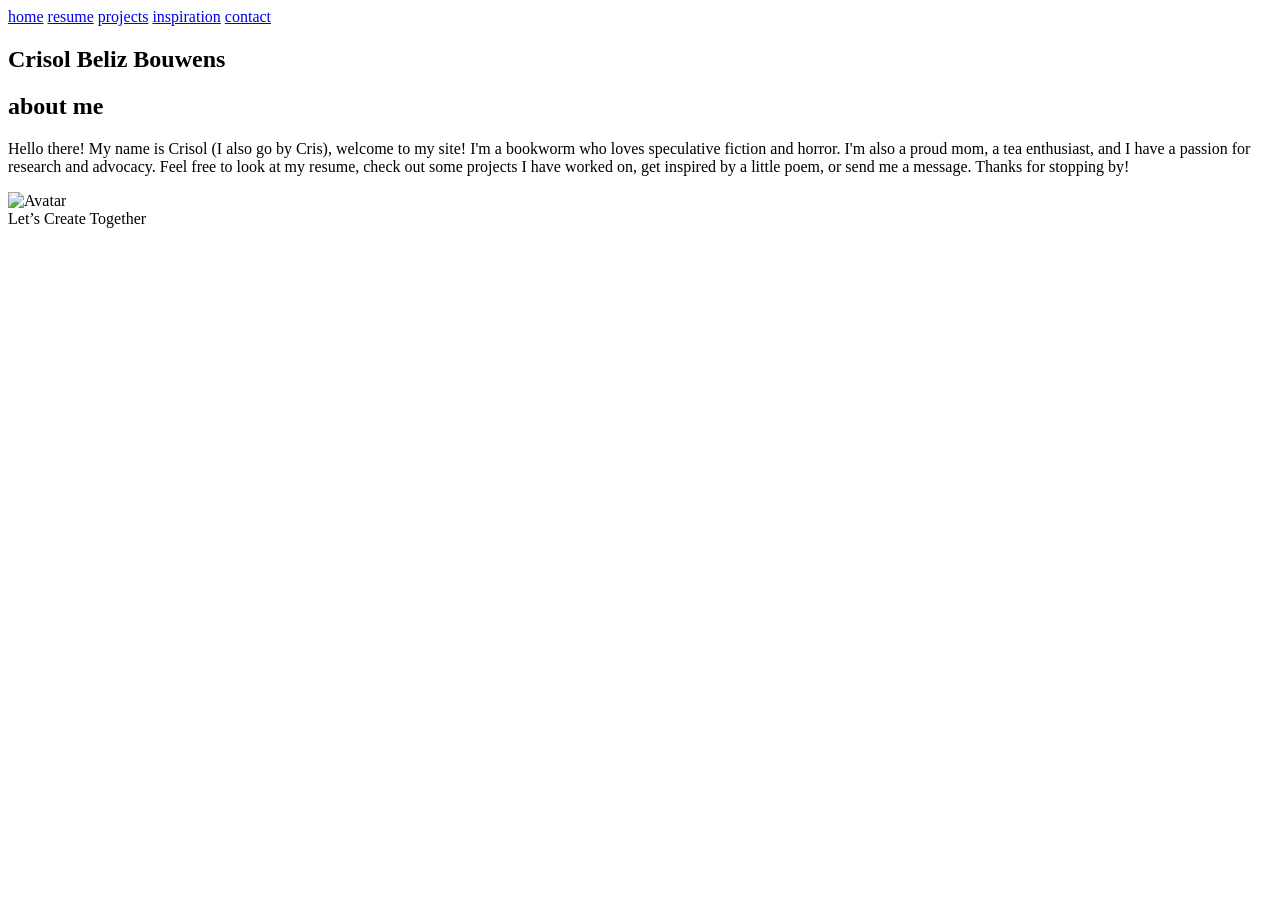
==== index.html @ 673bbee7 "Create index.html" ====
<!DOCTYPE html>
<html lang="en">
<head>
<title>Crisol Beliz Bouwens</title>
<meta charset="UTF-8">
<meta name="viewport" content="width=device-width, initial-scale=1">

<!-- Google Fonts -->
<link rel="preconnect" href="https://fonts.googleapis.com">
<link rel="preconnect" href="https://fonts.gstatic.com" crossorigin>
<link href="https://fonts.googleapis.com/css2?family=Playfair+Display:wght@400;600;700&family=Inter:wght@300;400;500;600&display=swap" rel="stylesheet">

<!-- External CSS -->
<link rel="stylesheet" href="style.css">

</head>

<body>

    <header class="nav-menu">
        <a href="index.html" class="active">home</a>
        <a href="resume.html">resume</a>
        <a href="projects.html">projects</a>
        <a href="poetry.html">inspiration</a>
        <a href="contact.html">contact</a>
    </header>

    <main class="hero">
        <section class="hero-text">
            <h1>Crisol Beliz Bouwens</h1>
            <h2>about me</h2>
            <p>Hello there! My name is Crisol (I also go by Cris), welcome to my site!  
            I'm a bookworm who loves speculative fiction and horror.  
            I'm also a proud mom, a tea enthusiast, and I have a passion for research and advocacy.  
            Feel free to look at my resume, check out some projects I have worked on, get inspired by a little poem,  
            or send me a message. Thanks for stopping by!</p>
        </section>

        <section class="hero-image">
            <div class="image-frame">
                <img src="profile.jpg" alt="Avatar" id="profile">
            </div>
            <div class="badge">Let’s Create Together</div>
        </section>
    </main>

    <div class="sparkles"></div>

</body>
</html>
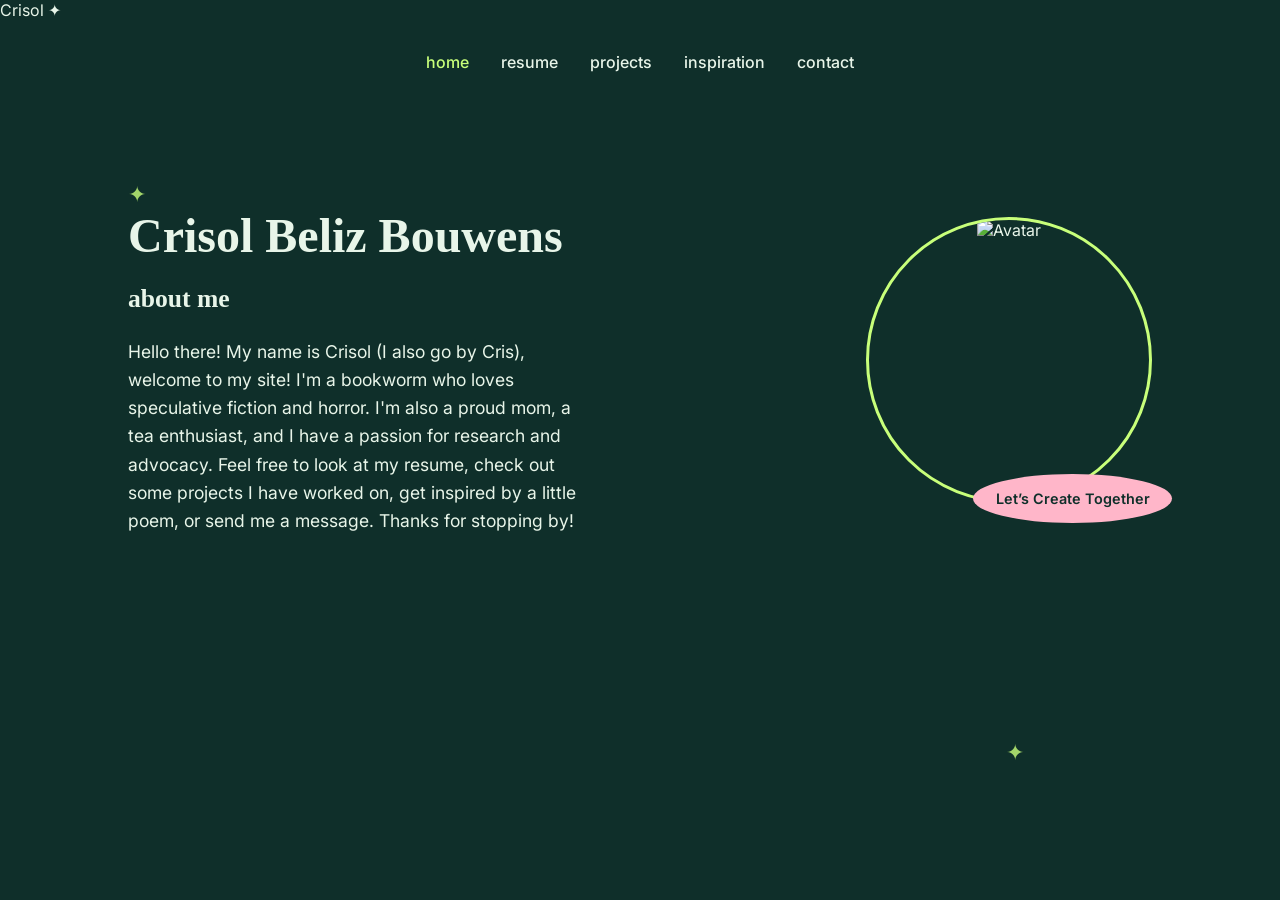
==== commit 7915ba71: "Update index.html" ====
--- a/index.html
+++ b/index.html
@@ -17,13 +17,20 @@
 
 <body>
 
-    <header class="nav-menu">
-        <a href="index.html" class="active">home</a>
-        <a href="resume.html">resume</a>
-        <a href="projects.html">projects</a>
-        <a href="poetry.html">inspiration</a>
-        <a href="contact.html">contact</a>
-    </header>
+       <header class="top-bar">
+        <div class="site-name">
+            Crisol <span class="sparkle">✦</span>
+        </div>
+    
+        <nav class="nav-menu">
+            <a href="index.html" class="active">home</a>
+            <a href="resume.html">resume</a>
+            <a href="projects.html">projects</a>
+            <a href="poetry.html">inspiration</a>
+            <a href="contact.html">contact</a>
+        </nav>
+        </header>
+
 
     <main class="hero">
         <section class="hero-text">
--- a/style.css
+++ b/style.css
@@ -0,0 +1,134 @@
+/* ------------------------------
+   COLOR SYSTEM
+------------------------------ */
+:root {
+  --dark-green: #0f2f2a;
+  --lime: #c8ff7a;
+  --white: #ffffff;
+  --text-light: #e8f5e9;
+}
+
+/* ------------------------------
+   GLOBAL
+------------------------------ */
+body {
+  margin: 0;
+  padding: 0;
+  background: var(--dark-green);
+  color: var(--text-light);
+  font-family: 'Inter', sans-serif;
+}
+
+h1, h2 {
+  font-family: 'Playfair Display', serif;
+}
+
+/* ------------------------------
+   NAVIGATION
+------------------------------ */
+.nav-menu {
+  display: flex;
+  justify-content: center;
+  gap: 2rem;
+  padding: 2rem;
+}
+
+.nav-menu a {
+  text-decoration: none;
+  color: var(--text-light);
+  font-weight: 500;
+  font-size: 1rem;
+}
+
+.nav-menu a.active {
+  color: var(--lime);
+}
+
+/* ------------------------------
+   HERO SECTION
+------------------------------ */
+.hero {
+  display: flex;
+  justify-content: space-between;
+  align-items: center;
+  padding: 4rem 10%;
+}
+
+.hero-text {
+  max-width: 45%;
+}
+
+.hero-text h1 {
+  font-size: 3rem;
+  margin-bottom: 0.5rem;
+}
+
+.hero-text h2 {
+  font-size: 1.6rem;
+  margin-bottom: 1.5rem;
+}
+
+.hero-text p {
+  line-height: 1.6;
+  font-size: 1.1rem;
+}
+
+/* ------------------------------
+   IMAGE FRAME
+------------------------------ */
+.hero-image {
+  position: relative;
+  text-align: center;
+}
+
+.image-frame {
+  width: 280px;
+  height: 280px;
+  border: 3px solid var(--lime);
+  border-radius: 50%;
+  overflow: hidden;
+  padding: 0;
+}
+
+#profile {
+  width: 100%;
+  height: 100%;
+  object-fit: cover;
+}
+
+/* ------------------------------
+   BADGE
+------------------------------ */
+.badge {
+  position: absolute;
+  bottom: -20px;
+  right: -20px;
+  background: #ffb6c9;
+  color: var(--dark-green);
+  padding: 1rem 1.4rem;
+  border-radius: 50%;
+  font-size: 0.9rem;
+  font-weight: 600;
+}
+
+/* ------------------------------
+   SPARKLES
+------------------------------ */
+.sparkles::before,
+.sparkles::after {
+  content: "✦";
+  position: absolute;
+  color: var(--lime);
+  font-size: 1.4rem;
+  opacity: 0.8;
+}
+
+.sparkles::before {
+  top: 20%;
+  left: 10%;
+}
+
+.sparkles::after {
+  bottom: 15%;
+  right: 20%;
+}
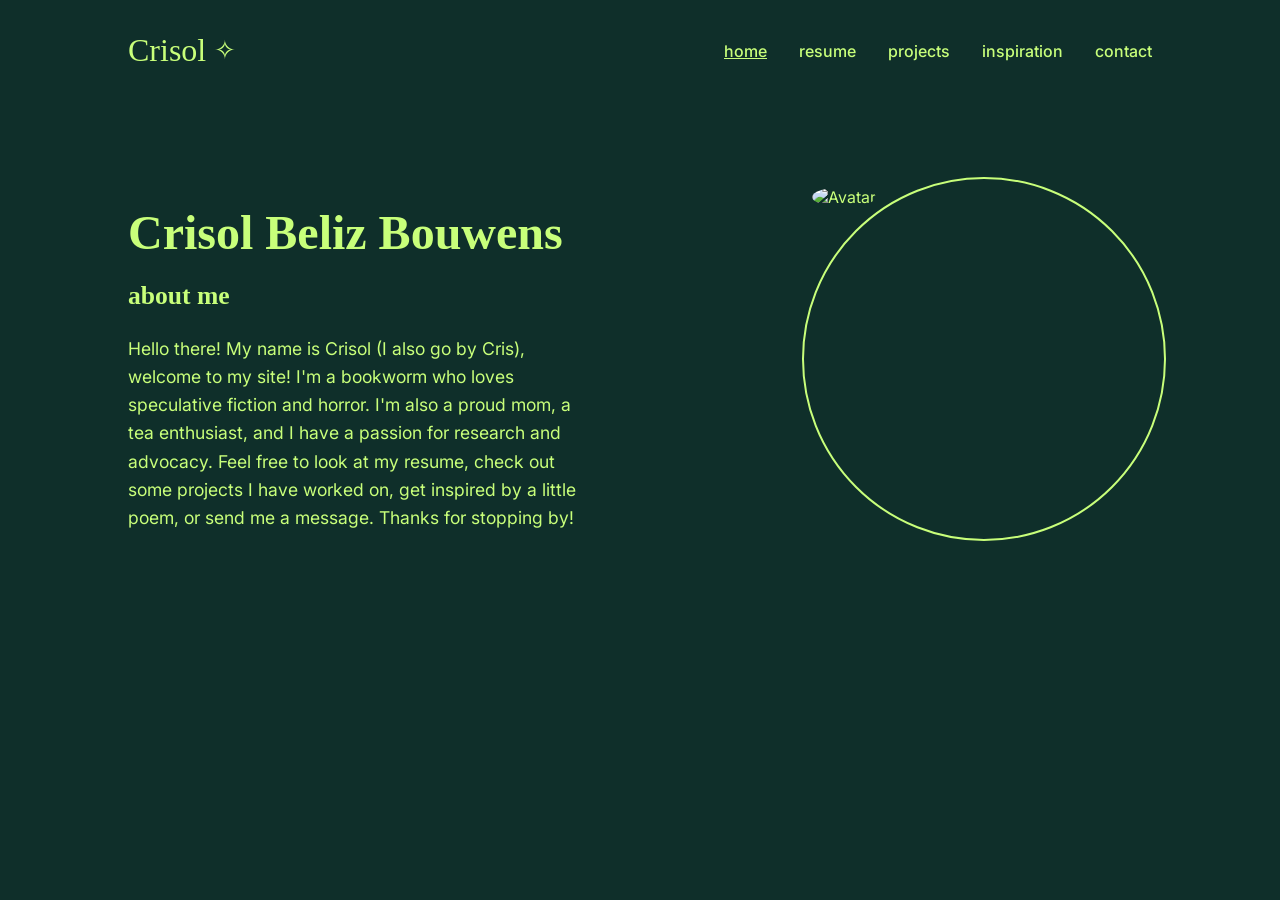
==== commit 2e0baad2: "Update index.html" ====
--- a/index.html
+++ b/index.html
@@ -18,38 +18,38 @@
 <body>
 
        <header class="top-bar">
-        <div class="site-name">
-            Crisol <span class="sparkle">✦</span>
+    <div class="site-name">
+        Crisol <span class="sparkle">✧</span>
+    </div>
+
+    <nav class="nav-menu">
+        <a href="index.html" class="active">home</a>
+        <a href="resume.html">resume</a>
+        <a href="projects.html">projects</a>
+        <a href="poetry.html">inspiration</a>
+        <a href="contact.html">contact</a>
+    </nav>
+</header>
+
+<main class="hero">
+    <section class="hero-text">
+        <h1>Crisol Beliz Bouwens</h1>
+        <h2>about me</h2>
+        <p>Hello there! My name is Crisol (I also go by Cris), welcome to my site! 
+        I'm a bookworm who loves speculative fiction and horror. 
+        I'm also a proud mom, a tea enthusiast, and I have a passion for research and advocacy. 
+        Feel free to look at my resume, check out some projects I have worked on, get inspired by a little poem, 
+        or send me a message. Thanks for stopping by!</p>
+    </section>
+
+    <section class="hero-image">
+        <div class="image-frame">
+            <div class="image-border"></div>
+            <img src="profile.jpeg" id="profile" alt="Avatar">
         </div>
-    
-        <nav class="nav-menu">
-            <a href="index.html" class="active">home</a>
-            <a href="resume.html">resume</a>
-            <a href="projects.html">projects</a>
-            <a href="poetry.html">inspiration</a>
-            <a href="contact.html">contact</a>
-        </nav>
-        </header>
+    </section>
+</main>
 
-
-    <main class="hero">
-        <section class="hero-text">
-            <h1>Crisol Beliz Bouwens</h1>
-            <h2>about me</h2>
-            <p>Hello there! My name is Crisol (I also go by Cris), welcome to my site!  
-            I'm a bookworm who loves speculative fiction and horror.  
-            I'm also a proud mom, a tea enthusiast, and I have a passion for research and advocacy.  
-            Feel free to look at my resume, check out some projects I have worked on, get inspired by a little poem,  
-            or send me a message. Thanks for stopping by!</p>
-        </section>
-
-        <section class="hero-image">
-            <div class="image-frame">
-                <img src="profile.jpg" alt="Avatar" id="profile">
-            </div>
-            <div class="badge">Let’s Create Together</div>
-        </section>
-    </main>
 
     <div class="sparkles"></div>
 
--- a/style.css
+++ b/style.css
@@ -1,52 +1,73 @@
-/* ------------------------------
+/* -----------------------------------
    COLOR SYSTEM
------------------------------- */
+----------------------------------- */
 :root {
   --dark-green: #0f2f2a;
   --lime: #c8ff7a;
-  --white: #ffffff;
-  --text-light: #e8f5e9;
 }
 
-/* ------------------------------
+/* -----------------------------------
    GLOBAL
------------------------------- */
+----------------------------------- */
 body {
   margin: 0;
   padding: 0;
   background: var(--dark-green);
-  color: var(--text-light);
+  color: var(--lime);
   font-family: 'Inter', sans-serif;
 }
 
-h1, h2 {
-  font-family: 'Playfair Display', serif;
+h1, h2, .site-name {
+  font-family: 'Forum', serif;
 }
 
-/* ------------------------------
+/* -----------------------------------
+   TOP BAR
+----------------------------------- */
+.top-bar {
+  display: flex;
+  justify-content: space-between;
+  align-items: center;
+  padding: 2rem 10%;
+}
+
+.site-name {
+  font-size: 2rem;
+  display: flex;
+  align-items: center;
+  gap: 0.5rem;
+}
+
+/* Clean elongated sparkle */
+.sparkle {
+  font-size: 1.6rem;
+  color: var(--lime);
+  font-family: 'Forum', serif;
+  letter-spacing: 1px;
+}
+
+/* -----------------------------------
    NAVIGATION
------------------------------- */
+----------------------------------- */
 .nav-menu {
   display: flex;
-  justify-content: center;
   gap: 2rem;
-  padding: 2rem;
 }
 
 .nav-menu a {
   text-decoration: none;
-  color: var(--text-light);
+  color: var(--lime);
   font-weight: 500;
   font-size: 1rem;
 }
 
 .nav-menu a.active {
-  color: var(--lime);
+  text-decoration: underline;
 }
 
-/* ------------------------------
+/* -----------------------------------
    HERO SECTION
------------------------------- */
+----------------------------------- */
 .hero {
   display: flex;
   justify-content: space-between;
@@ -73,62 +94,44 @@
   font-size: 1.1rem;
 }
 
-/* ------------------------------
-   IMAGE FRAME
------------------------------- */
+/* -----------------------------------
+   PROFILE IMAGE
+----------------------------------- */
 .hero-image {
   position: relative;
-  text-align: center;
 }
 
 .image-frame {
-  width: 280px;
-  height: 280px;
-  border: 3px solid var(--lime);
+  position: relative;
+  width: 340px;
+  height: 340px;
   border-radius: 50%;
-  overflow: hidden;
-  padding: 0;
+}
+
+/* Floating lime border */
+.image-border {
+  position: absolute;
+  top: -10px;
+  left: -10px;
+  width: 360px;
+  height: 360px;
+  border: 2px solid var(--lime);
+  border-radius: 50%;
+  z-index: 1;
 }
 
 #profile {
   width: 100%;
   height: 100%;
   object-fit: cover;
+  border-radius: 50%;
+  position: relative;
+  z-index: 2;
 }
 
-/* ------------------------------
-   BADGE
------------------------------- */
-.badge {
-  position: absolute;
-  bottom: -20px;
-  right: -20px;
-  background: #ffb6c9;
-  color: var(--dark-green);
-  padding: 1rem 1.4rem;
-  border-radius: 50%;
-  font-size: 0.9rem;
-  font-weight: 600;
+/* -----------------------------------
+   REMOVE ALL OTHER SPARKLES
+----------------------------------- */
+.sparkles {
+  display: none;
 }
-
-/* ------------------------------
-   SPARKLES
------------------------------- */
-.sparkles::before,
-.sparkles::after {
-  content: "✦";
-  position: absolute;
-  color: var(--lime);
-  font-size: 1.4rem;
-  opacity: 0.8;
-}
-
-.sparkles::before {
-  top: 20%;
-  left: 10%;
-}
-
-.sparkles::after {
-  bottom: 15%;
-  right: 20%;
-}
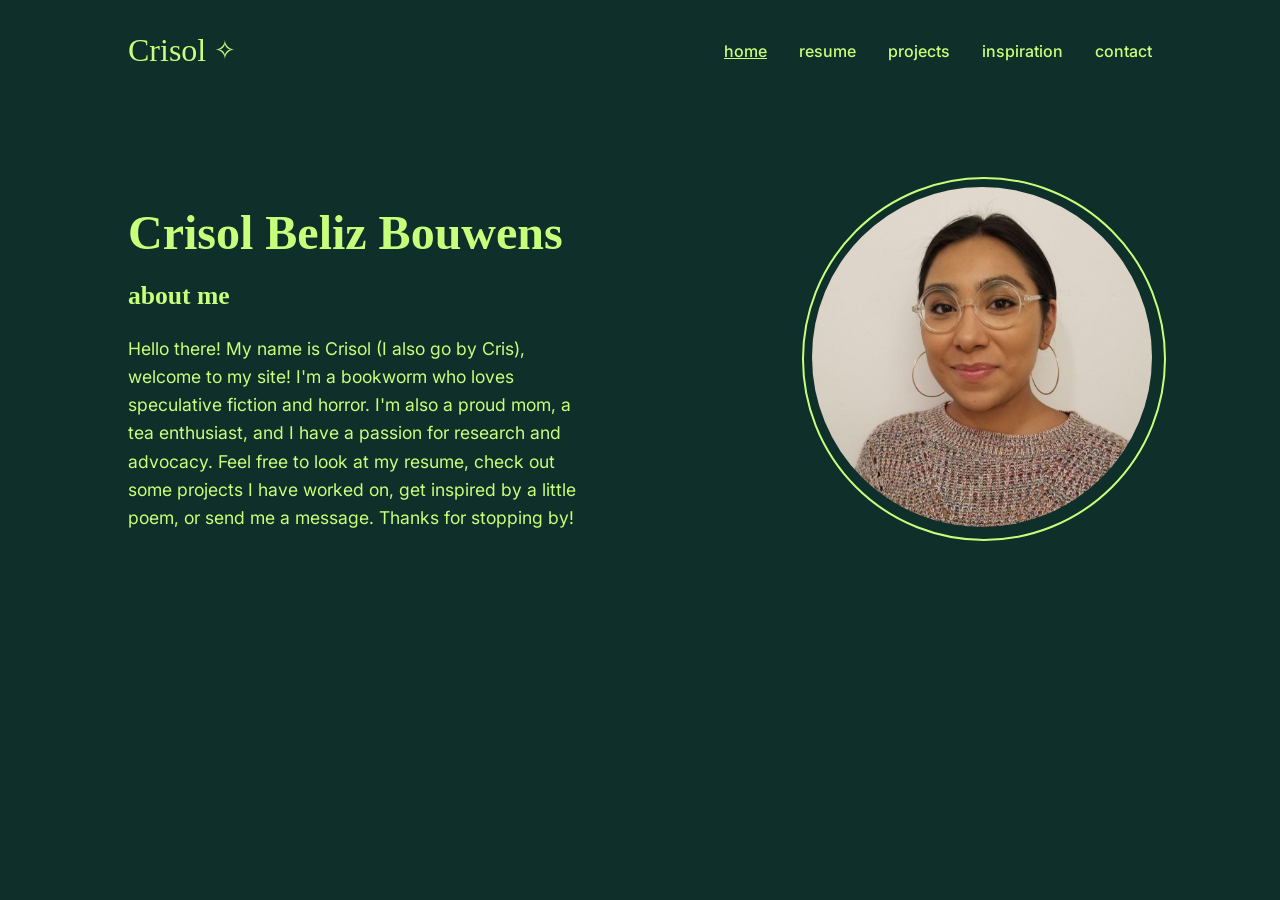
==== commit cdd55d1f: "Update index.html" ====
--- a/index.html
+++ b/index.html
@@ -45,7 +45,7 @@
     <section class="hero-image">
         <div class="image-frame">
             <div class="image-border"></div>
-            <img src="profile.jpeg" id="profile" alt="Avatar">
+            <img src="profile.jpg" id="profile" alt="Avatar">
         </div>
     </section>
 </main>
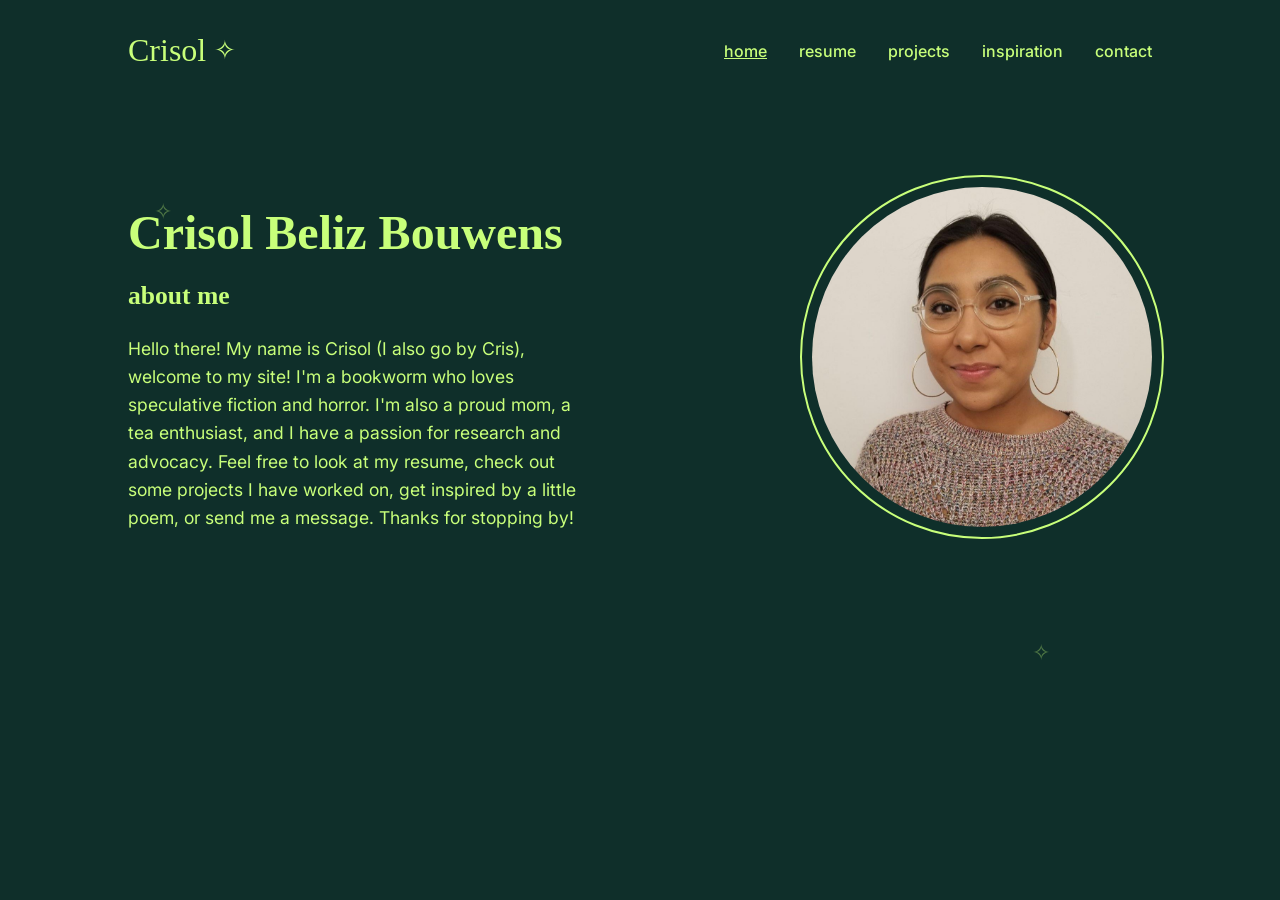
==== commit 6c9a7b3f: "Update index.html" ====
--- a/index.html
+++ b/index.html
@@ -52,6 +52,9 @@
 
 
     <div class="sparkles"></div>
+<div class="floating-sparkle sparkle-one">✧</div>
+<div class="floating-sparkle sparkle-two">✧</div>
+
 
 </body>
 </html>
--- a/style.css
+++ b/style.css
@@ -38,6 +38,19 @@
   gap: 0.5rem;
 }
 
+/* -----------------------------------
+   RESUME PAGE CONTENT ALIGNMENT
+----------------------------------- */
+.resume-content {
+  padding: 4rem 10%;
+}
+
+.resume-body {
+  max-width: 800px;
+  margin: 0 auto;
+  line-height: 1.6;
+}
+
 /* Clean elongated sparkle */
 .sparkle {
   font-size: 1.6rem;
@@ -106,32 +119,133 @@
   width: 340px;
   height: 340px;
   border-radius: 50%;
+  display: flex;
+  justify-content: center;
+  align-items: center;
 }
 
 /* Floating lime border */
 .image-border {
   position: absolute;
-  top: -10px;
-  left: -10px;
   width: 360px;
   height: 360px;
   border: 2px solid var(--lime);
   border-radius: 50%;
+  top: 50%;
+  left: 50%;
+  transform: translate(-50%, -50%);
   z-index: 1;
 }
 
 #profile {
-  width: 100%;
-  height: 100%;
+  width: 340px;
+  height: 340px;
   object-fit: cover;
   border-radius: 50%;
   position: relative;
   z-index: 2;
 }
 
+
 /* -----------------------------------
    REMOVE ALL OTHER SPARKLES
 ----------------------------------- */
 .sparkles {
   display: none;
 }
+
+/* -----------------------------------
+   RESUME PAGE CONTENT ALIGNMENT
+----------------------------------- */
+.resume-content {
+  padding: 4rem 10%;
+  display: flex;
+  justify-content: center;
+}
+
+.resume-body {
+  max-width: 800px;
+  line-height: 1.6;
+}
+
+
+/* -----------------------------------
+   PAGE LOAD AURORA GLOW
+----------------------------------- */
+body {
+  opacity: 0;
+  animation: fadeInGlow 1.4s ease forwards;
+}
+
+@keyframes fadeInGlow {
+  0% {
+    opacity: 0;
+    box-shadow: inset 0 0 200px var(--lime);
+  }
+  60% {
+    opacity: 1;
+    box-shadow: inset 0 0 80px var(--lime);
+  }
+  100% {
+    opacity: 1;
+    box-shadow: inset 0 0 0px transparent;
+  }
+}
+
+/* -----------------------------------
+   NAVIGATION HOVER GLOW
+----------------------------------- */
+.nav-menu a {
+  position: relative;
+  transition: color 0.3s ease;
+}
+
+.nav-menu a::after {
+  content: "";
+  position: absolute;
+  left: 0;
+  bottom: -4px;
+  width: 0%;
+  height: 2px;
+  background: var(--lime);
+  transition: width 0.3s ease;
+}
+
+.nav-menu a:hover {
+  color: var(--lime);
+}
+
+.nav-menu a:hover::after {
+  width: 100%;
+}
+
+/* -----------------------------------
+   FLOATING SPARKLES (ELEGANT)
+----------------------------------- */
+.floating-sparkle {
+  position: fixed;
+  color: var(--lime);
+  font-family: 'Forum', serif;
+  opacity: 0.35;
+  pointer-events: none;
+  animation: floatSparkle 12s ease-in-out infinite;
+  font-size: 1.4rem;
+}
+
+.sparkle-one {
+  top: 22%;
+  left: 12%;
+}
+
+.sparkle-two {
+  bottom: 26%;
+  right: 18%;
+}
+
+@keyframes floatSparkle {
+  0% { transform: translateY(0px) rotate(0deg); }
+  50% { transform: translateY(-18px) rotate(8deg); }
+  100% { transform: translateY(0px) rotate(0deg); }
+}
+
+
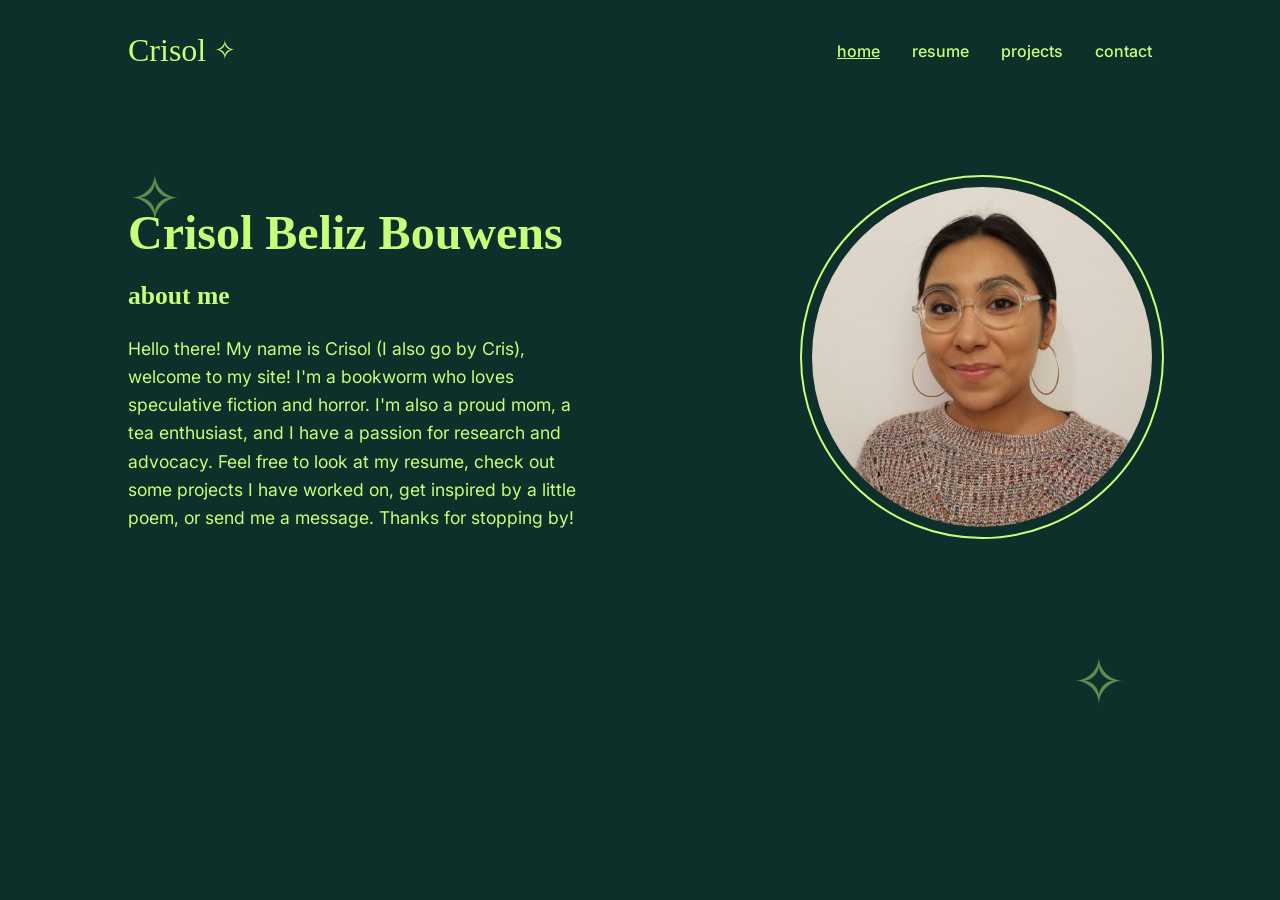
==== commit cabab759: "Update index.html" ====
--- a/index.html
+++ b/index.html
@@ -26,7 +26,6 @@
         <a href="index.html" class="active">home</a>
         <a href="resume.html">resume</a>
         <a href="projects.html">projects</a>
-        <a href="poetry.html">inspiration</a>
         <a href="contact.html">contact</a>
     </nav>
 </header>
--- a/style.css
+++ b/style.css
@@ -17,9 +17,11 @@
   font-family: 'Inter', sans-serif;
 }
 
+
 h1, h2, .site-name {
   font-family: 'Forum', serif;
 }
+
 
 /* -----------------------------------
    TOP BAR
@@ -76,6 +78,33 @@
 
 .nav-menu a.active {
   text-decoration: underline;
+}
+
+/* -----------------------------------
+   NAVIGATION HOVER GLOW
+----------------------------------- */
+.nav-menu a {
+  position: relative;
+  transition: color 0.3s ease;
+}
+
+.nav-menu a::after {
+  content: "";
+  position: absolute;
+  left: 0;
+  bottom: -4px;
+  width: 0%;
+  height: 2px;
+  background: var(--lime);
+  transition: width 0.3s ease;
+}
+
+.nav-menu a:hover {
+  color: var(--lime);
+}
+
+.nav-menu a:hover::after {
+  width: 100%;
 }
 
 /* -----------------------------------
@@ -169,83 +198,46 @@
 }
 
 
-/* -----------------------------------
-   PAGE LOAD AURORA GLOW
------------------------------------ */
-body {
-  opacity: 0;
-  animation: fadeInGlow 1.4s ease forwards;
-}
-
-@keyframes fadeInGlow {
-  0% {
-    opacity: 0;
-    box-shadow: inset 0 0 200px var(--lime);
-  }
-  60% {
-    opacity: 1;
-    box-shadow: inset 0 0 80px var(--lime);
-  }
-  100% {
-    opacity: 1;
-    box-shadow: inset 0 0 0px transparent;
-  }
-}
-
-/* -----------------------------------
-   NAVIGATION HOVER GLOW
------------------------------------ */
-.nav-menu a {
-  position: relative;
-  transition: color 0.3s ease;
-}
-
-.nav-menu a::after {
-  content: "";
-  position: absolute;
-  left: 0;
-  bottom: -4px;
-  width: 0%;
-  height: 2px;
-  background: var(--lime);
-  transition: width 0.3s ease;
-}
-
-.nav-menu a:hover {
-  color: var(--lime);
-}
-
-.nav-menu a:hover::after {
-  width: 100%;
-}
-
-/* -----------------------------------
-   FLOATING SPARKLES (ELEGANT)
+
+
+/* -----------------------------------
+   FLOATING SPARKLES (Larger DESKTOP, SMALL MOBILE)
 ----------------------------------- */
 .floating-sparkle {
   position: fixed;
   color: var(--lime);
   font-family: 'Forum', serif;
-  opacity: 0.35;
+  opacity: 0.45;
   pointer-events: none;
-  animation: floatSparkle 12s ease-in-out infinite;
-  font-size: 1.4rem;
+  animation: floatSparkle 14s ease-in-out infinite;
+
+  /* Responsive sizing:
+     - Minimum: 1.8rem (mobile)
+     - Scales with viewport width: 5vw
+     - Maximum: 4.2rem (desktop nickel size)
+  */
+  font-size: clamp(1.8rem, 5vw, 4.2rem);
+
+  z-index: 0;
 }
 
 .sparkle-one {
-  top: 22%;
-  left: 12%;
+  top: 18%;
+  left: 10%;
 }
 
 .sparkle-two {
-  bottom: 26%;
-  right: 18%;
+  bottom: 20%;
+  right: 12%;
 }
 
 @keyframes floatSparkle {
   0% { transform: translateY(0px) rotate(0deg); }
-  50% { transform: translateY(-18px) rotate(8deg); }
+  50% { transform: translateY(-25px) rotate(10deg); }
   100% { transform: translateY(0px) rotate(0deg); }
 }
 
 
+
+
+
